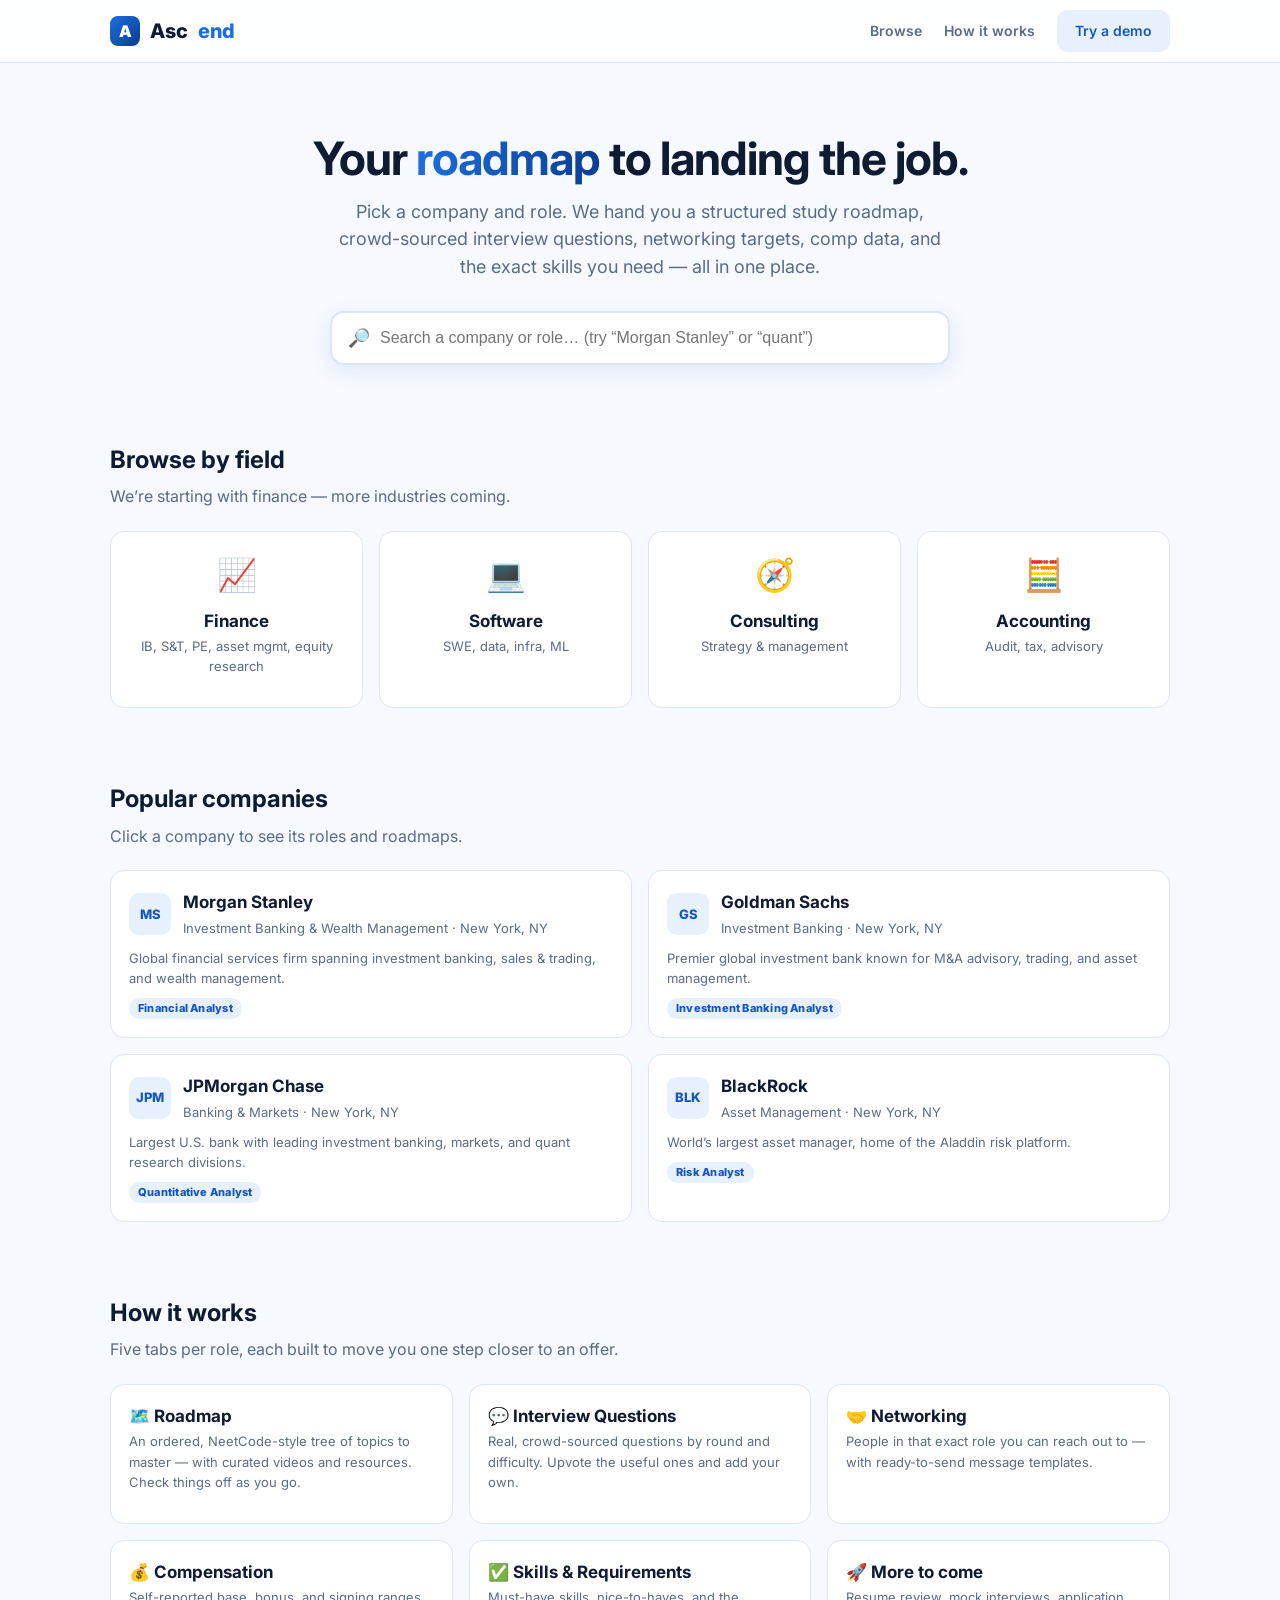
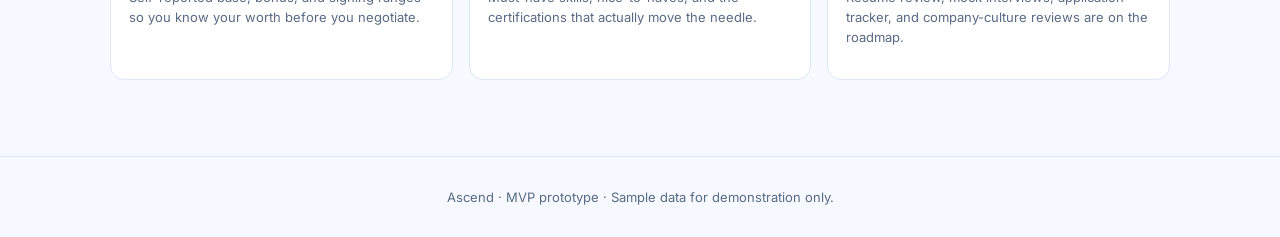
==== index.html @ 4b32cd21 "Ascend MVP: career roadmap web app Zero-dependency static web app (HTML/CSS/vanilla JS) — a 'LeetCod" ====
<!DOCTYPE html>
<html lang="en">
<head>
  <meta charset="UTF-8" />
  <meta name="viewport" content="width=device-width, initial-scale=1.0" />
  <title>Ascend — The roadmap to your dream job</title>
  <link rel="preconnect" href="https://fonts.googleapis.com" />
  <link href="https://fonts.googleapis.com/css2?family=Inter:wght@400;600;700;800;900&display=swap" rel="stylesheet" />
  <link rel="stylesheet" href="css/styles.css" />
</head>
<body>
  <!-- Top nav -->
  <header class="nav">
    <div class="container nav-inner">
      <a class="brand" href="index.html">
        <span class="mark">A</span> Asc<span class="accent">end</span>
      </a>
      <nav class="nav-links">
        <a href="#browse">Browse</a>
        <a href="#how">How it works</a>
        <a class="btn ghost" href="role.html?company=morgan-stanley&role=financial-analyst">Try a demo</a>
      </nav>
    </div>
  </header>

  <!-- Hero + search -->
  <section class="hero">
    <div class="container">
      <h1>Your <span class="grad">roadmap</span> to landing the job.</h1>
      <p class="sub">
        Pick a company and role. We hand you a structured study roadmap, crowd-sourced
        interview questions, networking targets, comp data, and the exact skills you need —
        all in one place.
      </p>
      <div class="search-wrap">
        <div class="search-box">
          <span style="font-size:18px;color:var(--slate)">🔎</span>
          <input id="search" type="text" placeholder="Search a company or role… (try “Morgan Stanley” or “quant”)" autocomplete="off" />
        </div>
        <div id="searchResults" class="search-results hidden"></div>
      </div>
    </div>
  </section>

  <!-- Browse by field -->
  <section class="section" id="browse">
    <div class="container">
      <h2>Browse by field</h2>
      <p class="muted">We’re starting with finance — more industries coming.</p>
      <div id="fields" class="grid cols-4"></div>
    </div>
  </section>

  <!-- Popular companies -->
  <section class="section">
    <div class="container">
      <h2>Popular companies</h2>
      <p class="muted">Click a company to see its roles and roadmaps.</p>
      <div id="companies" class="grid cols-2"></div>
    </div>
  </section>

  <!-- How it works -->
  <section class="section" id="how">
    <div class="container">
      <h2>How it works</h2>
      <p class="muted">Five tabs per role, each built to move you one step closer to an offer.</p>
      <div class="grid cols-3">
        <div class="card"><h3>🗺️ Roadmap</h3><p class="sub">An ordered, NeetCode-style tree of topics to master — with curated videos and resources. Check things off as you go.</p></div>
        <div class="card"><h3>💬 Interview Questions</h3><p class="sub">Real, crowd-sourced questions by round and difficulty. Upvote the useful ones and add your own.</p></div>
        <div class="card"><h3>🤝 Networking</h3><p class="sub">People in that exact role you can reach out to — with ready-to-send message templates.</p></div>
        <div class="card"><h3>💰 Compensation</h3><p class="sub">Self-reported base, bonus, and signing ranges so you know your worth before you negotiate.</p></div>
        <div class="card"><h3>✅ Skills & Requirements</h3><p class="sub">Must-have skills, nice-to-haves, and the certifications that actually move the needle.</p></div>
        <div class="card"><h3>🚀 More to come</h3><p class="sub">Resume review, mock interviews, application tracker, and company-culture reviews are on the roadmap.</p></div>
      </div>
    </div>
  </section>

  <footer class="footer">
    <div class="container">
      Ascend · MVP prototype · Sample data for demonstration only.
    </div>
  </footer>

  <script src="js/data.js"></script>
  <script src="js/app.js"></script>
  <script>renderHome();</script>
</body>
</html>
---- css/styles.css ----
/* ==========================================================================
   Ascend — theme
   Palette: blue + white. Light, clean, NeetCode/LeetCode-inspired.
   ========================================================================== */
:root {
  --blue-900: #0a3d91;
  --blue-700: #1456c4;
  --blue-600: #1d6fe0;
  --blue-500: #2b82f0;
  --blue-100: #e7f0fd;
  --blue-50:  #f3f8ff;
  --ink:      #0f1b33;
  --slate:    #5a6b85;
  --line:     #dce6f5;
  --bg:       #f6f9ff;
  --white:    #ffffff;
  --green:    #1ca672;
  --amber:    #d98a00;
  --red:      #d44b4b;
  --shadow:   0 6px 22px rgba(20, 86, 196, 0.10);
  --radius:   14px;
}

* { box-sizing: border-box; }
html, body { margin: 0; padding: 0; }
body {
  font-family: 'Inter', system-ui, -apple-system, 'Segoe UI', Roboto, sans-serif;
  color: var(--ink);
  background: var(--bg);
  line-height: 1.55;
  -webkit-font-smoothing: antialiased;
}
a { color: var(--blue-600); text-decoration: none; }
a:hover { text-decoration: underline; }
.container { max-width: 1100px; margin: 0 auto; padding: 0 20px; }

/* ----- Top navigation ----------------------------------------------------- */
.nav {
  position: sticky; top: 0; z-index: 50;
  background: rgba(255, 255, 255, 0.9);
  backdrop-filter: blur(8px);
  border-bottom: 1px solid var(--line);
}
.nav-inner { display: flex; align-items: center; gap: 18px; height: 62px; }
.brand { display: flex; align-items: center; gap: 10px; font-weight: 800; font-size: 20px; color: var(--ink); }
.brand:hover { text-decoration: none; }
.brand .mark {
  width: 30px; height: 30px; border-radius: 8px;
  background: linear-gradient(135deg, var(--blue-600), var(--blue-900));
  display: grid; place-items: center; color: #fff; font-size: 16px; font-weight: 900;
}
.brand .accent { color: var(--blue-600); }
.nav-links { margin-left: auto; display: flex; gap: 22px; align-items: center; }
.nav-links a { color: var(--slate); font-weight: 600; font-size: 14px; }
.btn {
  display: inline-block; border: none; cursor: pointer;
  background: var(--blue-600); color: #fff; font-weight: 700; font-size: 14px;
  padding: 10px 18px; border-radius: 10px; transition: background .15s ease;
}
.btn:hover { background: var(--blue-700); text-decoration: none; }
.btn.ghost { background: var(--blue-100); color: var(--blue-700); }
.btn.ghost:hover { background: #d9e7fd; }

/* ----- Hero --------------------------------------------------------------- */
.hero { text-align: center; padding: 70px 0 40px; }
.hero h1 { font-size: 46px; line-height: 1.1; margin: 0 0 14px; letter-spacing: -1px; }
.hero h1 .grad {
  background: linear-gradient(90deg, var(--blue-600), var(--blue-900));
  -webkit-background-clip: text; background-clip: text; color: transparent;
}
.hero p.sub { font-size: 18px; color: var(--slate); max-width: 620px; margin: 0 auto 30px; }

/* ----- Search ------------------------------------------------------------- */
.search-wrap { max-width: 620px; margin: 0 auto; position: relative; }
.search-box {
  display: flex; align-items: center; gap: 10px;
  background: #fff; border: 2px solid var(--line); border-radius: 14px;
  padding: 6px 6px 6px 16px; box-shadow: var(--shadow);
}
.search-box:focus-within { border-color: var(--blue-500); }
.search-box input { flex: 1; border: none; outline: none; font-size: 16px; padding: 10px 0; background: transparent; color: var(--ink); }
.search-results {
  position: absolute; left: 0; right: 0; top: calc(100% + 8px);
  background: #fff; border: 1px solid var(--line); border-radius: 12px;
  box-shadow: var(--shadow); overflow: hidden; text-align: left; z-index: 30;
}
.search-results .item { display: flex; align-items: center; gap: 12px; padding: 12px 16px; cursor: pointer; }
.search-results .item:hover { background: var(--blue-50); }
.search-results .empty { padding: 16px; color: var(--slate); font-size: 14px; }

/* ----- Logo badge --------------------------------------------------------- */
.logo-badge {
  width: 42px; height: 42px; flex: none; border-radius: 10px;
  background: var(--blue-100); color: var(--blue-700);
  display: grid; place-items: center; font-weight: 800; font-size: 13px;
}
.logo-badge.lg { width: 64px; height: 64px; font-size: 20px; border-radius: 14px; }

/* ----- Section headings --------------------------------------------------- */
.section { padding: 36px 0; }
.section h2 { font-size: 24px; margin: 0 0 6px; }
.section .muted { color: var(--slate); margin: 0 0 22px; }

/* ----- Card grids --------------------------------------------------------- */
.grid { display: grid; gap: 16px; }
.grid.cols-2 { grid-template-columns: repeat(2, 1fr); }
.grid.cols-3 { grid-template-columns: repeat(3, 1fr); }
.grid.cols-4 { grid-template-columns: repeat(4, 1fr); }
@media (max-width: 820px) { .grid.cols-3, .grid.cols-4 { grid-template-columns: repeat(2, 1fr); } }
@media (max-width: 560px) { .grid.cols-2, .grid.cols-3, .grid.cols-4 { grid-template-columns: 1fr; } }

.card {
  background: #fff; border: 1px solid var(--line); border-radius: var(--radius);
  padding: 18px; transition: transform .12s ease, box-shadow .12s ease, border-color .12s ease;
}
.card.link { cursor: pointer; }
.card.link:hover { transform: translateY(-3px); box-shadow: var(--shadow); border-color: var(--blue-200, #c9ddf9); }
.card .row { display: flex; align-items: center; gap: 12px; }
.card h3 { margin: 0; font-size: 17px; }
.card .sub { color: var(--slate); font-size: 13px; margin-top: 2px; }
.field-card { text-align: center; }
.field-card .icon { font-size: 32px; }

/* ----- Role header (role.html) -------------------------------------------- */
.role-head { display: flex; gap: 18px; align-items: flex-start; padding: 30px 0 10px; flex-wrap: wrap; }
.role-head .meta h1 { margin: 0; font-size: 28px; }
.role-head .meta .crumb { color: var(--slate); font-size: 14px; margin-bottom: 4px; }
.role-head .meta p { color: var(--slate); max-width: 640px; margin: 8px 0 0; }
.stats { display: flex; gap: 22px; flex-wrap: wrap; margin: 18px 0 6px; }
.stat { background: #fff; border: 1px solid var(--line); border-radius: 12px; padding: 10px 16px; }
.stat .n { font-size: 20px; font-weight: 800; }
.stat .l { font-size: 12px; color: var(--slate); text-transform: uppercase; letter-spacing: .04em; }

/* ----- Tabs --------------------------------------------------------------- */
.tabs { display: flex; gap: 6px; border-bottom: 1px solid var(--line); margin-top: 22px; overflow-x: auto; }
.tab {
  border: none; background: none; cursor: pointer; white-space: nowrap;
  padding: 12px 16px; font-size: 15px; font-weight: 700; color: var(--slate);
  border-bottom: 3px solid transparent; margin-bottom: -1px;
}
.tab:hover { color: var(--blue-700); }
.tab.active { color: var(--blue-700); border-bottom-color: var(--blue-600); }
.tab .count { background: var(--blue-100); color: var(--blue-700); border-radius: 20px; font-size: 11px; padding: 1px 8px; margin-left: 6px; }
.panel { padding: 26px 0 60px; }
.panel[hidden] { display: none; }

/* ----- Roadmap (tree) ----------------------------------------------------- */
.roadmap { position: relative; }
.road-section { margin-bottom: 30px; }
.road-section .sec-title {
  display: inline-block; font-size: 13px; font-weight: 800; letter-spacing: .06em; text-transform: uppercase;
  color: var(--blue-700); background: var(--blue-100); padding: 5px 14px; border-radius: 20px; margin-bottom: 14px;
}
.road-nodes { display: flex; flex-direction: column; gap: 12px; position: relative; padding-left: 26px; }
.road-nodes::before {
  content: ''; position: absolute; left: 9px; top: 8px; bottom: 8px; width: 2px;
  background: linear-gradient(var(--blue-500), var(--blue-100));
}
.node { position: relative; }
.node::before {
  content: ''; position: absolute; left: -22px; top: 22px; width: 12px; height: 12px;
  border-radius: 50%; background: #fff; border: 3px solid var(--blue-500);
}
.node.done::before { background: var(--green); border-color: var(--green); }
.node-card {
  background: #fff; border: 1px solid var(--line); border-radius: 12px; padding: 14px 16px;
  display: flex; gap: 14px; align-items: flex-start;
}
.node.done .node-card { background: var(--blue-50); }
.node-card .check {
  width: 22px; height: 22px; flex: none; margin-top: 2px; border-radius: 6px;
  border: 2px solid var(--line); background: #fff; cursor: pointer; display: grid; place-items: center;
  color: #fff; font-size: 13px; font-weight: 900;
}
.node.done .node-card .check { background: var(--green); border-color: var(--green); }
.node-card .body { flex: 1; }
.node-card h4 { margin: 0; font-size: 16px; }
.node.done .node-card h4 { text-decoration: line-through; color: var(--slate); }
.node-card .desc { color: var(--slate); font-size: 14px; margin: 4px 0 8px; }
.node-card .links { display: flex; flex-wrap: wrap; gap: 8px; }
.node-card .links a { font-size: 13px; background: var(--blue-100); color: var(--blue-700); padding: 4px 10px; border-radius: 8px; font-weight: 600; }
.node-card .links a:hover { background: #d9e7fd; text-decoration: none; }

.progress-bar { height: 8px; background: var(--blue-100); border-radius: 20px; overflow: hidden; margin: 4px 0 24px; }
.progress-bar > span { display: block; height: 100%; background: linear-gradient(90deg, var(--blue-500), var(--green)); width: 0; transition: width .3s ease; }

/* ----- Pills / difficulty ------------------------------------------------- */
.pill { display: inline-block; font-size: 11px; font-weight: 800; padding: 2px 9px; border-radius: 20px; letter-spacing: .02em; }
.pill.easy { background: #e3f6ee; color: var(--green); }
.pill.medium { background: #fdf0db; color: var(--amber); }
.pill.hard { background: #fae5e5; color: var(--red); }
.pill.tag { background: var(--blue-100); color: var(--blue-700); }

/* ----- Interview questions ------------------------------------------------ */
.q-toolbar { display: flex; gap: 10px; flex-wrap: wrap; align-items: center; margin-bottom: 16px; }
.q-toolbar .filter { background: #fff; border: 1px solid var(--line); border-radius: 10px; padding: 8px 12px; font-weight: 600; color: var(--slate); cursor: pointer; font-size: 13px; }
.q-toolbar .filter.active { background: var(--blue-600); color: #fff; border-color: var(--blue-600); }
.q-item { background: #fff; border: 1px solid var(--line); border-radius: 12px; padding: 14px 16px; display: flex; gap: 14px; align-items: center; }
.q-item + .q-item { margin-top: 10px; }
.vote { display: flex; flex-direction: column; align-items: center; min-width: 46px; }
.vote button { border: 1px solid var(--line); background: #fff; border-radius: 8px; width: 34px; height: 28px; cursor: pointer; color: var(--blue-600); font-size: 14px; }
.vote button:hover { background: var(--blue-50); }
.vote .n { font-weight: 800; font-size: 15px; margin: 3px 0; }
.q-body { flex: 1; }
.q-body .q-text { font-weight: 600; font-size: 15px; }
.q-body .q-meta { display: flex; gap: 8px; flex-wrap: wrap; margin-top: 6px; align-items: center; }
.q-body .round { font-size: 12px; color: var(--slate); }
.add-q { margin-top: 22px; background: var(--blue-50); border: 1px dashed var(--blue-200, #c9ddf9); border-radius: 12px; padding: 16px; }
.add-q textarea { width: 100%; border: 1px solid var(--line); border-radius: 10px; padding: 10px; font-family: inherit; font-size: 14px; resize: vertical; }
.add-q .controls { display: flex; gap: 10px; margin-top: 10px; flex-wrap: wrap; align-items: center; }
.add-q select { border: 1px solid var(--line); border-radius: 8px; padding: 8px 10px; font-family: inherit; }

/* ----- Networking --------------------------------------------------------- */
.person { display: flex; gap: 14px; align-items: flex-start; }
.avatar { width: 48px; height: 48px; border-radius: 50%; flex: none; display: grid; place-items: center; font-weight: 800; color: #fff; }
.person .pname { font-weight: 700; }
.person .ptitle { color: var(--slate); font-size: 14px; }
.person .ptags { display: flex; gap: 8px; flex-wrap: wrap; margin-top: 6px; }
.person .ptags span { font-size: 12px; color: var(--slate); background: var(--blue-50); padding: 2px 8px; border-radius: 8px; }
.person .pnote { font-size: 13px; color: var(--slate); margin-top: 8px; font-style: italic; }
.person-actions { margin-top: 10px; display: flex; gap: 8px; flex-wrap: wrap; }
.callout { background: var(--blue-50); border: 1px solid var(--line); border-left: 4px solid var(--blue-500); border-radius: 10px; padding: 14px 16px; margin-bottom: 18px; color: var(--ink); font-size: 14px; }

/* ----- Compensation ------------------------------------------------------- */
.comp-row { background: #fff; border: 1px solid var(--line); border-radius: 12px; padding: 16px; margin-bottom: 12px; }
.comp-row .clabel { display: flex; justify-content: space-between; font-weight: 700; margin-bottom: 8px; }
.comp-track { height: 12px; background: var(--blue-100); border-radius: 20px; position: relative; }
.comp-fill { position: absolute; top: 0; bottom: 0; background: linear-gradient(90deg, var(--blue-500), var(--blue-700)); border-radius: 20px; }
.comp-total { font-size: 26px; font-weight: 800; color: var(--blue-700); }

/* ----- Requirements ------------------------------------------------------- */
.req-cols { display: grid; grid-template-columns: 1fr 1fr; gap: 16px; }
@media (max-width: 700px) { .req-cols { grid-template-columns: 1fr; } }
.chip-list { display: flex; flex-wrap: wrap; gap: 8px; }
.chip { background: #fff; border: 1px solid var(--line); border-radius: 8px; padding: 7px 12px; font-size: 13px; font-weight: 600; }
.chip.have { border-left: 3px solid var(--green); }
.chip.nice { border-left: 3px solid var(--blue-500); }
.cert { display: flex; gap: 12px; align-items: flex-start; }

/* ----- Footer ------------------------------------------------------------- */
.footer { border-top: 1px solid var(--line); padding: 30px 0; color: var(--slate); font-size: 13px; text-align: center; margin-top: 40px; }

/* ----- Misc --------------------------------------------------------------- */
.center { text-align: center; }
.mt-0 { margin-top: 0; }
.hidden { display: none !important; }
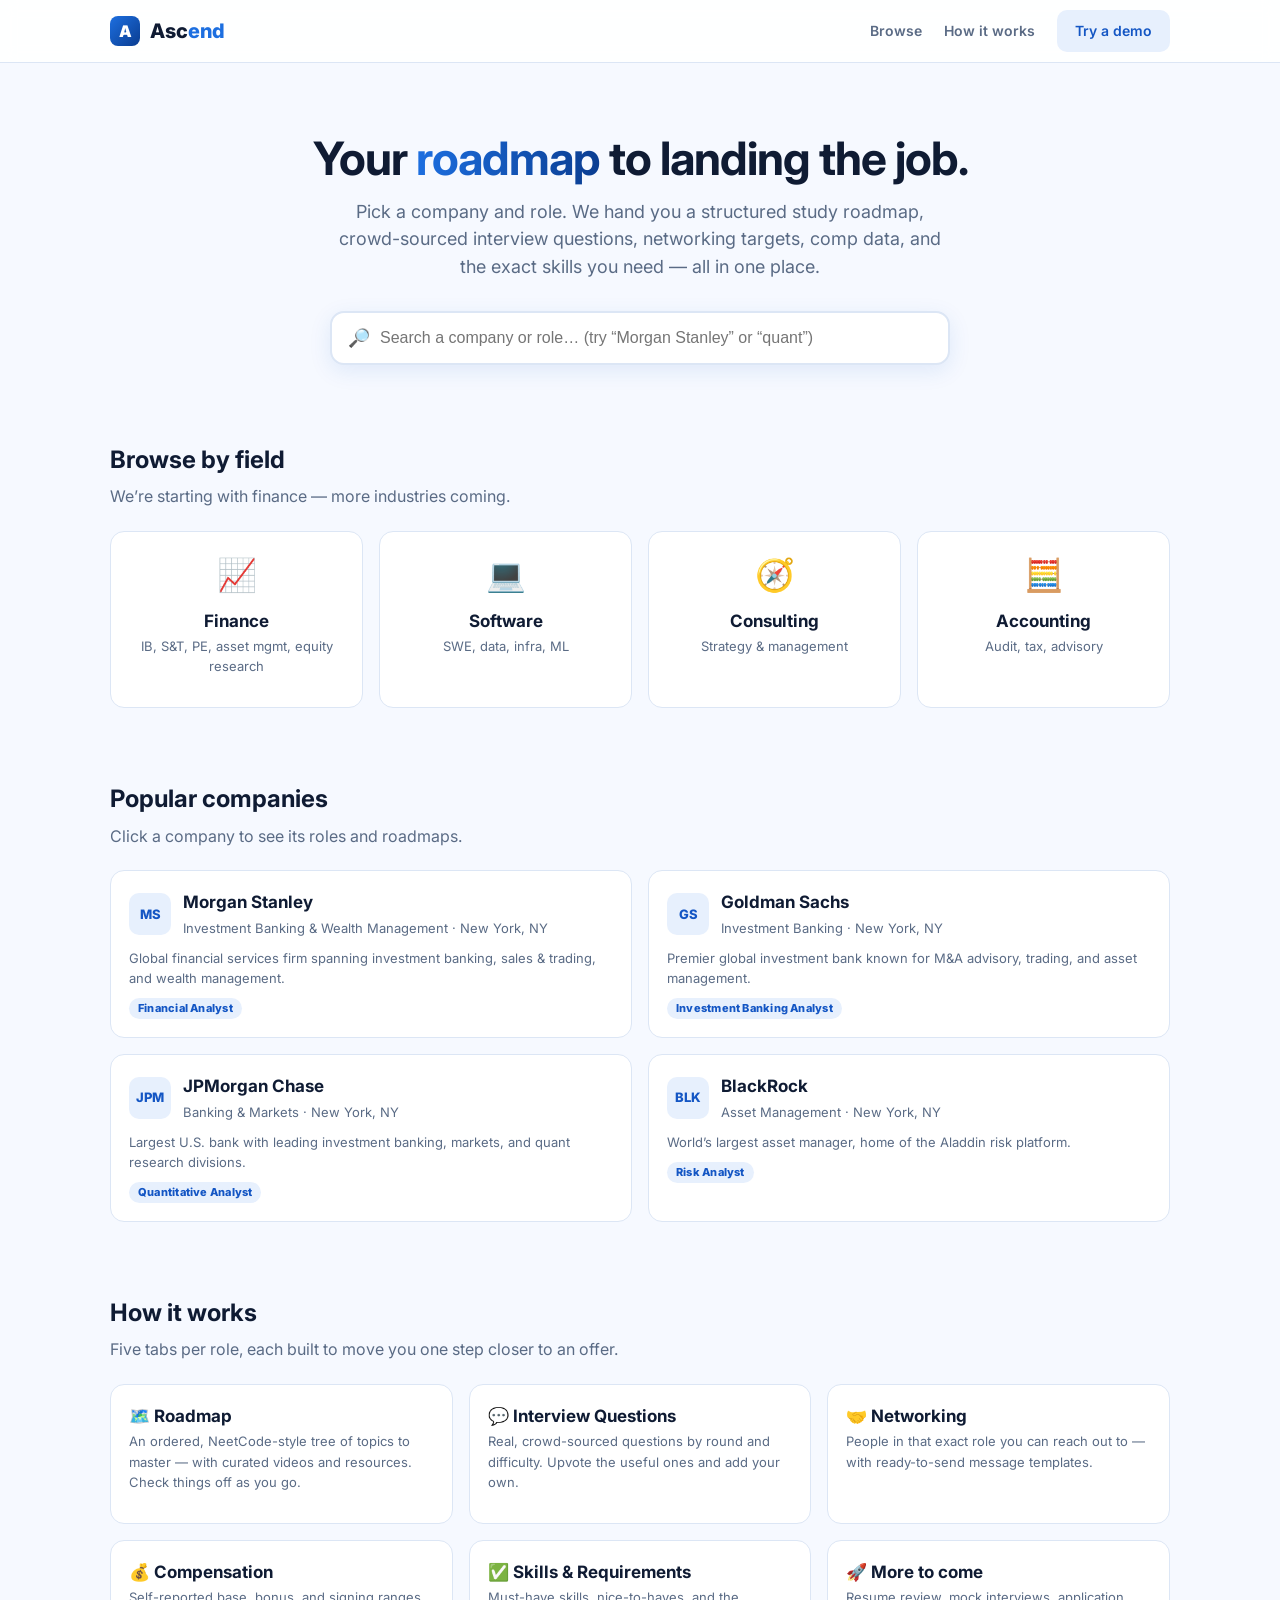
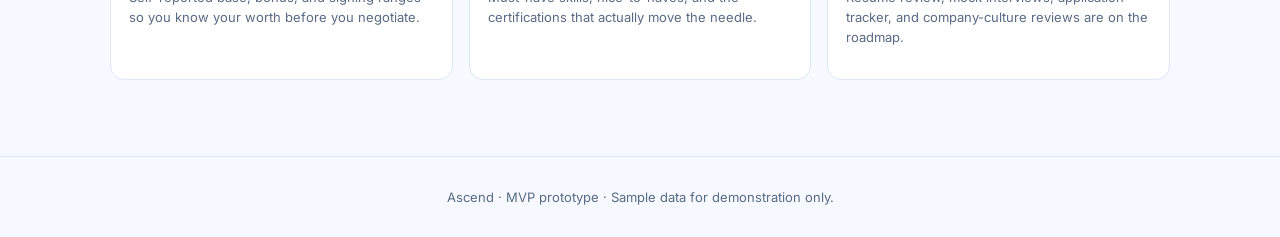
==== commit 33f13ab7: "Fix logo spacing: wrap wordmark so flex gap doesn't split 'Ascend'" ====
--- a/index.html
+++ b/index.html
@@ -13,7 +13,7 @@
   <header class="nav">
     <div class="container nav-inner">
       <a class="brand" href="index.html">
-        <span class="mark">A</span> Asc<span class="accent">end</span>
+        <span class="mark">A</span><span class="wordmark">Asc<span class="accent">end</span></span>
       </a>
       <nav class="nav-links">
         <a href="#browse">Browse</a>
